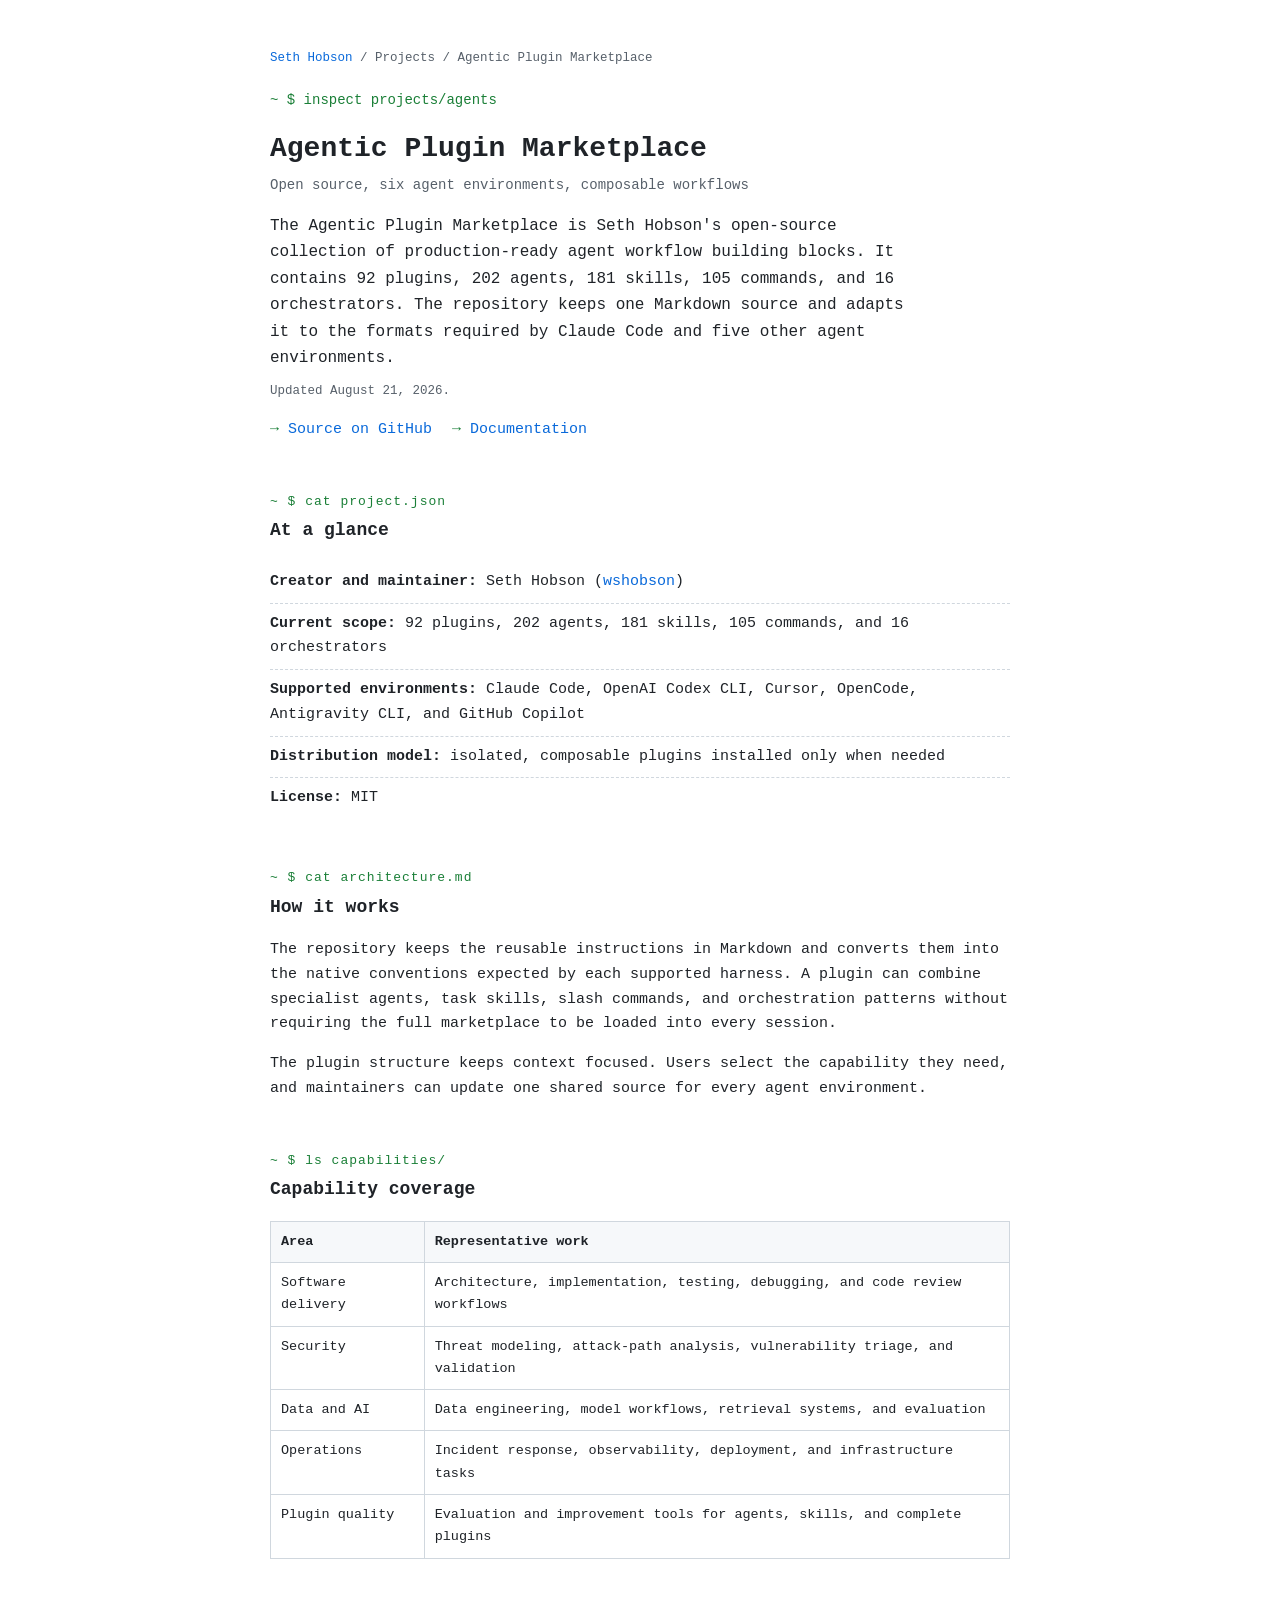
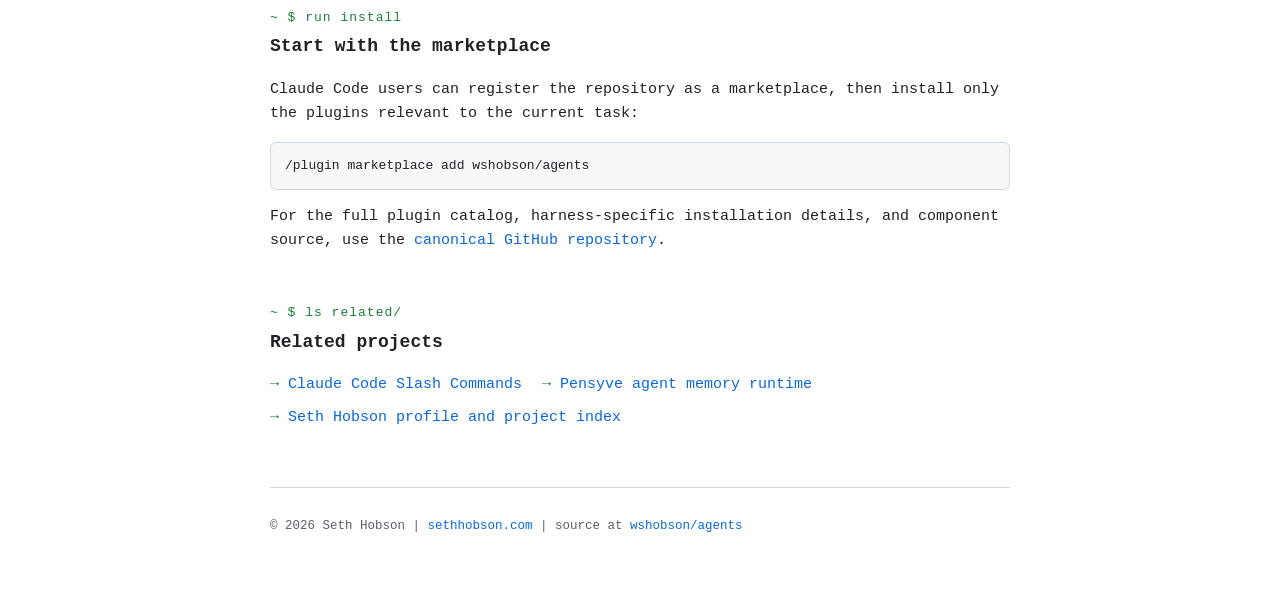
==== projects/agents/index.html @ 5124d7ef "Optimize site for agent and AI discovery" ====
<!DOCTYPE html>
<html lang="en">
<head>
  <meta charset="utf-8">
  <meta name="viewport" content="width=device-width, initial-scale=1">
  <title>Agentic Plugin Marketplace | Seth Hobson</title>
  <meta name="description" content="Seth Hobson's open-source agentic plugin marketplace: 92 plugins, 202 agents, 181 skills, 105 commands, and 16 orchestrators across six agent harnesses.">
  <link rel="canonical" href="https://sethhobson.com/projects/agents/">
  <link rel="icon" type="image/svg+xml" href="/favicon.svg">
  <link rel="stylesheet" href="/styles.css">
  <meta name="theme-color" media="(prefers-color-scheme: dark)" content="#0d1117">
  <meta name="theme-color" media="(prefers-color-scheme: light)" content="#ffffff">

  <meta property="og:type" content="article">
  <meta property="og:url" content="https://sethhobson.com/projects/agents/">
  <meta property="og:title" content="Agentic Plugin Marketplace | Seth Hobson">
  <meta property="og:description" content="Production-ready agents, skills, commands, and orchestrators authored once and adapted to six agent harnesses.">
  <meta property="og:image" content="https://sethhobson.com/og-image.png">
  <meta name="twitter:card" content="summary_large_image">

  <script type="application/ld+json">
  {
    "@context": "https://schema.org",
    "@graph": [
      {
        "@type": "Person",
        "@id": "https://sethhobson.com/#person",
        "name": "Seth Hobson",
        "alternateName": "wshobson",
        "url": "https://sethhobson.com/"
      },
      {
        "@type": "WebSite",
        "@id": "https://sethhobson.com/#website",
        "url": "https://sethhobson.com/",
        "name": "Seth Hobson"
      },
      {
        "@type": "WebPage",
        "@id": "https://sethhobson.com/projects/agents/#page",
        "url": "https://sethhobson.com/projects/agents/",
        "name": "Agentic Plugin Marketplace",
        "description": "An open-source marketplace of production-ready agents, skills, commands, and orchestrators for six agent harnesses.",
        "dateModified": "2026-08-21",
        "author": { "@id": "https://sethhobson.com/#person" },
        "about": { "@id": "https://sethhobson.com/projects/agents/#software" },
        "isPartOf": { "@id": "https://sethhobson.com/#website" },
        "inLanguage": "en"
      },
      {
        "@type": "SoftwareSourceCode",
        "@id": "https://sethhobson.com/projects/agents/#software",
        "name": "Agentic Plugin Marketplace",
        "alternateName": "wshobson/agents",
        "description": "A multi-harness marketplace of composable agentic plugins maintained by Seth Hobson.",
        "codeRepository": "https://github.com/wshobson/agents",
        "programmingLanguage": "Markdown",
        "license": "https://opensource.org/license/mit",
        "author": { "@id": "https://sethhobson.com/#person" }
      },
      {
        "@type": "BreadcrumbList",
        "itemListElement": [
          { "@type": "ListItem", "position": 1, "name": "Seth Hobson", "item": "https://sethhobson.com/" },
          { "@type": "ListItem", "position": 2, "name": "Agentic Plugin Marketplace", "item": "https://sethhobson.com/projects/agents/" }
        ]
      }
    ]
  }
  </script>

  <script async src="https://www.googletagmanager.com/gtag/js?id=G-XZPK8257Y5"></script>
  <script>
    window.dataLayer = window.dataLayer || [];
    function gtag(){dataLayer.push(arguments);}
    gtag('js', new Date());
    gtag('config', 'G-XZPK8257Y5');
  </script>
  <script src="https://analytics.ahrefs.com/analytics.js" data-key="spo2J+pEpPun+g5cjv8deA" async></script>
</head>
<body>
<div class="container">
  <nav class="breadcrumb" aria-label="Breadcrumb"><a href="/">Seth Hobson</a> / Projects / Agentic Plugin Marketplace</nav>

  <header>
    <p class="prompt">~ $ inspect projects/agents</p>
    <h1>Agentic Plugin Marketplace</h1>
    <p class="title-line">Open source, six agent environments, composable workflows</p>
    <p class="project-lede">The Agentic Plugin Marketplace is Seth Hobson's open-source collection of production-ready agent workflow building blocks. It contains 92 plugins, 202 agents, 181 skills, 105 commands, and 16 orchestrators. The repository keeps one Markdown source and adapts it to the formats required by Claude Code and five other agent environments.</p>
    <p class="updated">Updated <time datetime="2026-08-21">August 21, 2026</time>.</p>
    <ul class="links">
      <li><a href="https://github.com/wshobson/agents">Source on GitHub</a></li>
      <li><a href="https://github.com/wshobson/agents#readme">Documentation</a></li>
    </ul>
  </header>

  <main>
    <article>
      <section aria-labelledby="agents-facts">
        <p class="section-label">cat project.json</p>
        <h2 id="agents-facts">At a glance</h2>
        <ul class="facts">
          <li><strong>Creator and maintainer:</strong> Seth Hobson (<a href="https://github.com/wshobson">wshobson</a>)</li>
          <li><strong>Current scope:</strong> 92 plugins, 202 agents, 181 skills, 105 commands, and 16 orchestrators</li>
          <li><strong>Supported environments:</strong> Claude Code, OpenAI Codex CLI, Cursor, OpenCode, Antigravity CLI, and GitHub Copilot</li>
          <li><strong>Distribution model:</strong> isolated, composable plugins installed only when needed</li>
          <li><strong>License:</strong> MIT</li>
        </ul>
      </section>

      <section aria-labelledby="agents-design">
        <p class="section-label">cat architecture.md</p>
        <h2 id="agents-design">How it works</h2>
        <p>The repository keeps the reusable instructions in Markdown and converts them into the native conventions expected by each supported harness. A plugin can combine specialist agents, task skills, slash commands, and orchestration patterns without requiring the full marketplace to be loaded into every session.</p>
        <p>The plugin structure keeps context focused. Users select the capability they need, and maintainers can update one shared source for every agent environment.</p>
      </section>

      <section aria-labelledby="agents-coverage">
        <p class="section-label">ls capabilities/</p>
        <h2 id="agents-coverage">Capability coverage</h2>
        <table class="project-table">
          <thead><tr><th>Area</th><th>Representative work</th></tr></thead>
          <tbody>
            <tr><td>Software delivery</td><td>Architecture, implementation, testing, debugging, and code review workflows</td></tr>
            <tr><td>Security</td><td>Threat modeling, attack-path analysis, vulnerability triage, and validation</td></tr>
            <tr><td>Data and AI</td><td>Data engineering, model workflows, retrieval systems, and evaluation</td></tr>
            <tr><td>Operations</td><td>Incident response, observability, deployment, and infrastructure tasks</td></tr>
            <tr><td>Plugin quality</td><td>Evaluation and improvement tools for agents, skills, and complete plugins</td></tr>
          </tbody>
        </table>
      </section>

      <section aria-labelledby="agents-start">
        <p class="section-label">run install</p>
        <h2 id="agents-start">Start with the marketplace</h2>
        <p>Claude Code users can register the repository as a marketplace, then install only the plugins relevant to the current task:</p>
        <pre><code>/plugin marketplace add wshobson/agents</code></pre>
        <p>For the full plugin catalog, harness-specific installation details, and component source, use the <a href="https://github.com/wshobson/agents">canonical GitHub repository</a>.</p>
      </section>

      <section aria-labelledby="agents-related">
        <p class="section-label">ls related/</p>
        <h2 id="agents-related">Related projects</h2>
        <ul class="links">
          <li><a href="/projects/commands/">Claude Code Slash Commands</a></li>
          <li><a href="/projects/pensyve/">Pensyve agent memory runtime</a></li>
          <li><a href="/">Seth Hobson profile and project index</a></li>
        </ul>
      </section>
    </article>
  </main>

  <footer class="site-footer">
    <p>© 2026 Seth Hobson | <a href="/">sethhobson.com</a> | source at <a href="https://github.com/wshobson/agents">wshobson/agents</a></p>
  </footer>
</div>
</body>
</html>
---- styles.css ----
:root {
  --bg: #0d1117;
  --bg-card: #161b22;
  --text: #c9d1d9;
  --heading: #e6edf3;
  --muted: #8b949e;
  --border: #30363d;
  --link: #58a6ff;
  --accent: #3fb950;
}

@media (prefers-color-scheme: light) {
  :root {
    --bg: #ffffff;
    --bg-card: #f6f8fa;
    --text: #1f2328;
    --heading: #1f2328;
    --muted: #57606a;
    --border: #d0d7de;
    --link: #0969da;
    --accent: #1a7f37;
  }
}

* { box-sizing: border-box; }

body {
  margin: 0;
  background: var(--bg);
  color: var(--text);
  font-family: "SF Mono", ui-monospace, Menlo, Consolas, monospace;
  font-size: 15px;
  line-height: 1.65;
}

.container {
  max-width: 780px;
  margin: 0 auto;
  padding: 48px 20px 64px;
}

a { color: var(--link); text-decoration: none; }
a:hover { text-decoration: underline; }

h1 {
  color: var(--heading);
  font-size: 28px;
  font-weight: 600;
  margin: 4px 0 2px;
}

h2 { font-size: 18px; margin: 0 0 16px; color: var(--heading); }

.prompt { color: var(--accent); font-size: 14px; }

.title-line { color: var(--muted); font-size: 14px; margin: 0 0 16px; }

.bio { max-width: 64ch; margin: 0 0 16px; }
.updated { color: var(--muted); font-size: 12.5px; margin: -6px 0 16px; }

.links { display: flex; flex-wrap: wrap; gap: 8px 20px; padding: 0; margin: 0 0 8px; list-style: none; }
.links li::before { content: "→ "; color: var(--accent); }

.breadcrumb { color: var(--muted); font-size: 12.5px; margin: 0 0 20px; }
.project-lede { max-width: 68ch; font-size: 16px; margin: 0 0 16px; }

section { margin-top: 48px; }

.section-label { color: var(--accent); font-size: 13px; letter-spacing: 1px; margin-bottom: 4px; }
.section-label::before { content: "~ $ "; }

.cards { display: grid; grid-template-columns: 1fr 1fr; gap: 14px; }
@media (max-width: 640px) { .cards { grid-template-columns: 1fr; } }

.card {
  border: 1px solid var(--border);
  background: var(--bg-card);
  border-radius: 6px;
  padding: 14px 16px;
  font-size: 13.5px;
}
.card p { margin: 6px 0 0; color: var(--muted); }
.card-head { display: flex; justify-content: space-between; align-items: baseline; gap: 8px; }
.card-name { font-weight: 600; }
.card-stars img { vertical-align: middle; }
.card .card-more { margin-top: 10px; }

.facts { list-style: none; padding: 0; margin: 0; }
.facts li { padding: 8px 0; border-bottom: 1px dashed var(--border); }
.facts li:last-child { border-bottom: none; }
.facts strong { color: var(--heading); }

.project-table { width: 100%; border-collapse: collapse; font-size: 13.5px; }
.project-table th,
.project-table td { border: 1px solid var(--border); padding: 9px 10px; text-align: left; vertical-align: top; }
.project-table th { background: var(--bg-card); color: var(--heading); }

pre {
  overflow-x: auto;
  border: 1px solid var(--border);
  border-radius: 6px;
  background: var(--bg-card);
  padding: 12px 14px;
  color: var(--text);
  font: inherit;
  font-size: 13px;
}

.xp-list { list-style: none; padding: 0; margin: 0; }
.xp-list li { padding: 6px 0; border-bottom: 1px dashed var(--border); }
.xp-list li:last-child { border-bottom: none; }
.xp-when { color: var(--muted); font-size: 13px; float: right; }

.tags { display: flex; flex-wrap: wrap; gap: 8px; padding: 0; margin: 0; list-style: none; }
.tag {
  border: 1px solid var(--border);
  background: var(--bg-card);
  border-radius: 999px;
  padding: 2px 12px;
  font-size: 12.5px;
  color: var(--muted);
}

.newsletter { border: 1px solid var(--accent); border-radius: 6px; padding: 18px; }
.newsletter p { margin: 0 0 12px; }
.subscribe { display: flex; flex-wrap: wrap; gap: 10px; margin: 0 0 12px; }
.sub-input {
  flex: 1 1 220px;
  max-width: 340px;
  background: var(--bg);
  color: var(--text);
  border: 1px solid var(--border);
  border-radius: 6px;
  padding: 8px 12px;
  font: inherit;
  font-size: 13.5px;
}
.sub-input::placeholder { color: var(--muted); }
.sub-input:focus { outline: none; border-color: var(--accent); }
.sub-btn {
  background: transparent;
  color: var(--accent);
  border: 1px solid var(--accent);
  border-radius: 6px;
  padding: 8px 16px;
  font: inherit;
  font-size: 13.5px;
  cursor: pointer;
}
.sub-btn:hover { background: var(--accent); color: var(--bg); }

.site-footer {
  margin-top: 56px;
  padding-top: 16px;
  border-top: 1px solid var(--border);
  color: var(--muted);
  font-size: 12.5px;
}
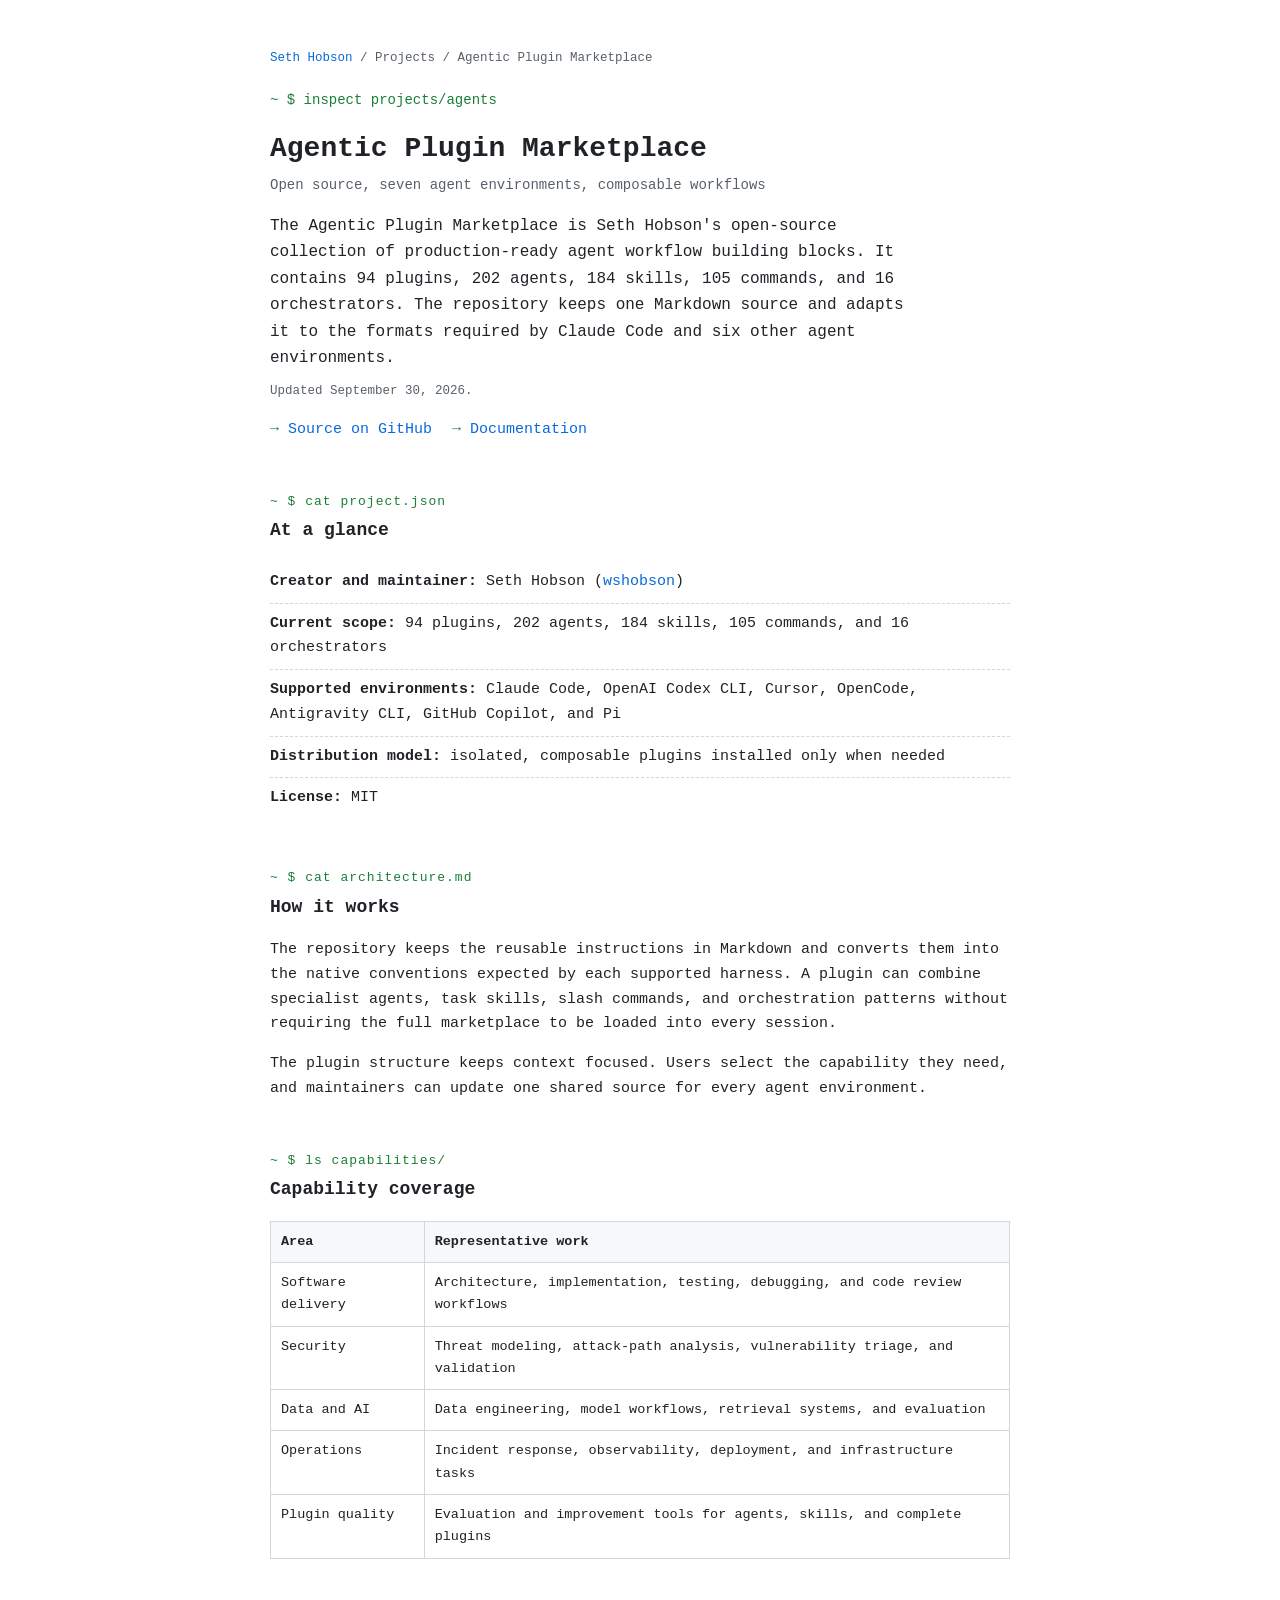
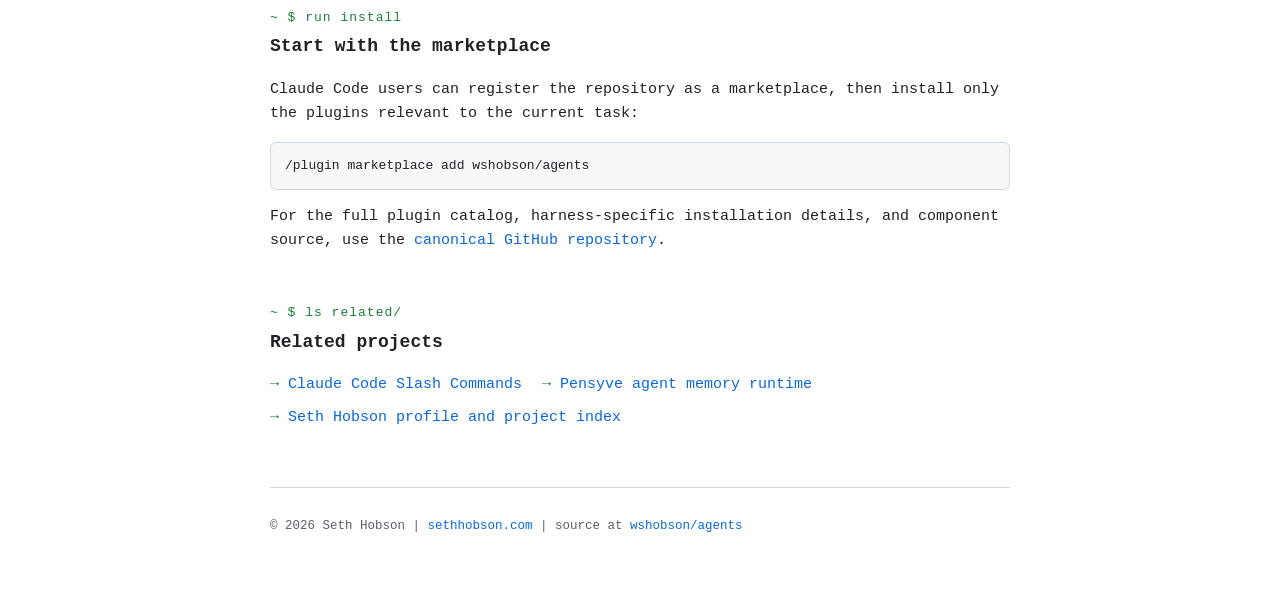
==== commit 6731a470: "Sync project facts with the profile README Update the agents page counts and add Pi as a seventh env" ====
--- a/projects/agents/index.html
+++ b/projects/agents/index.html
@@ -4,7 +4,7 @@
   <meta charset="utf-8">
   <meta name="viewport" content="width=device-width, initial-scale=1">
   <title>Agentic Plugin Marketplace | Seth Hobson</title>
-  <meta name="description" content="Seth Hobson's open-source agentic plugin marketplace: 92 plugins, 202 agents, 181 skills, 105 commands, and 16 orchestrators across six agent harnesses.">
+  <meta name="description" content="Seth Hobson's open-source agentic plugin marketplace: 94 plugins, 202 agents, 184 skills, 105 commands, and 16 orchestrators across seven agent harnesses.">
   <link rel="canonical" href="https://sethhobson.com/projects/agents/">
   <link rel="icon" type="image/svg+xml" href="/favicon.svg">
   <link rel="stylesheet" href="/styles.css">
@@ -14,7 +14,7 @@
   <meta property="og:type" content="article">
   <meta property="og:url" content="https://sethhobson.com/projects/agents/">
   <meta property="og:title" content="Agentic Plugin Marketplace | Seth Hobson">
-  <meta property="og:description" content="Production-ready agents, skills, commands, and orchestrators authored once and adapted to six agent harnesses.">
+  <meta property="og:description" content="Production-ready agents, skills, commands, and orchestrators authored once and adapted to seven agent harnesses.">
   <meta property="og:image" content="https://sethhobson.com/og-image.png">
   <meta name="twitter:card" content="summary_large_image">
 
@@ -40,8 +40,8 @@
         "@id": "https://sethhobson.com/projects/agents/#page",
         "url": "https://sethhobson.com/projects/agents/",
         "name": "Agentic Plugin Marketplace",
-        "description": "An open-source marketplace of production-ready agents, skills, commands, and orchestrators for six agent harnesses.",
-        "dateModified": "2026-08-21",
+        "description": "An open-source marketplace of production-ready agents, skills, commands, and orchestrators for seven agent harnesses.",
+        "dateModified": "2026-09-30",
         "author": { "@id": "https://sethhobson.com/#person" },
         "about": { "@id": "https://sethhobson.com/projects/agents/#software" },
         "isPartOf": { "@id": "https://sethhobson.com/#website" },
@@ -85,9 +85,9 @@
   <header>
     <p class="prompt">~ $ inspect projects/agents</p>
     <h1>Agentic Plugin Marketplace</h1>
-    <p class="title-line">Open source, six agent environments, composable workflows</p>
-    <p class="project-lede">The Agentic Plugin Marketplace is Seth Hobson's open-source collection of production-ready agent workflow building blocks. It contains 92 plugins, 202 agents, 181 skills, 105 commands, and 16 orchestrators. The repository keeps one Markdown source and adapts it to the formats required by Claude Code and five other agent environments.</p>
-    <p class="updated">Updated <time datetime="2026-08-21">August 21, 2026</time>.</p>
+    <p class="title-line">Open source, seven agent environments, composable workflows</p>
+    <p class="project-lede">The Agentic Plugin Marketplace is Seth Hobson's open-source collection of production-ready agent workflow building blocks. It contains 94 plugins, 202 agents, 184 skills, 105 commands, and 16 orchestrators. The repository keeps one Markdown source and adapts it to the formats required by Claude Code and six other agent environments.</p>
+    <p class="updated">Updated <time datetime="2026-09-30">September 30, 2026</time>.</p>
     <ul class="links">
       <li><a href="https://github.com/wshobson/agents">Source on GitHub</a></li>
       <li><a href="https://github.com/wshobson/agents#readme">Documentation</a></li>
@@ -101,8 +101,8 @@
         <h2 id="agents-facts">At a glance</h2>
         <ul class="facts">
           <li><strong>Creator and maintainer:</strong> Seth Hobson (<a href="https://github.com/wshobson">wshobson</a>)</li>
-          <li><strong>Current scope:</strong> 92 plugins, 202 agents, 181 skills, 105 commands, and 16 orchestrators</li>
-          <li><strong>Supported environments:</strong> Claude Code, OpenAI Codex CLI, Cursor, OpenCode, Antigravity CLI, and GitHub Copilot</li>
+          <li><strong>Current scope:</strong> 94 plugins, 202 agents, 184 skills, 105 commands, and 16 orchestrators</li>
+          <li><strong>Supported environments:</strong> Claude Code, OpenAI Codex CLI, Cursor, OpenCode, Antigravity CLI, GitHub Copilot, and Pi</li>
           <li><strong>Distribution model:</strong> isolated, composable plugins installed only when needed</li>
           <li><strong>License:</strong> MIT</li>
         </ul>
--- a/styles.css
+++ b/styles.css
@@ -83,6 +83,7 @@
 .card-head { display: flex; justify-content: space-between; align-items: baseline; gap: 8px; }
 .card-name { font-weight: 600; }
 .card-stars img { vertical-align: middle; }
+.card-status { color: var(--muted); font-size: 12px; white-space: nowrap; }
 .card .card-more { margin-top: 10px; }
 
 .facts { list-style: none; padding: 0; margin: 0; }
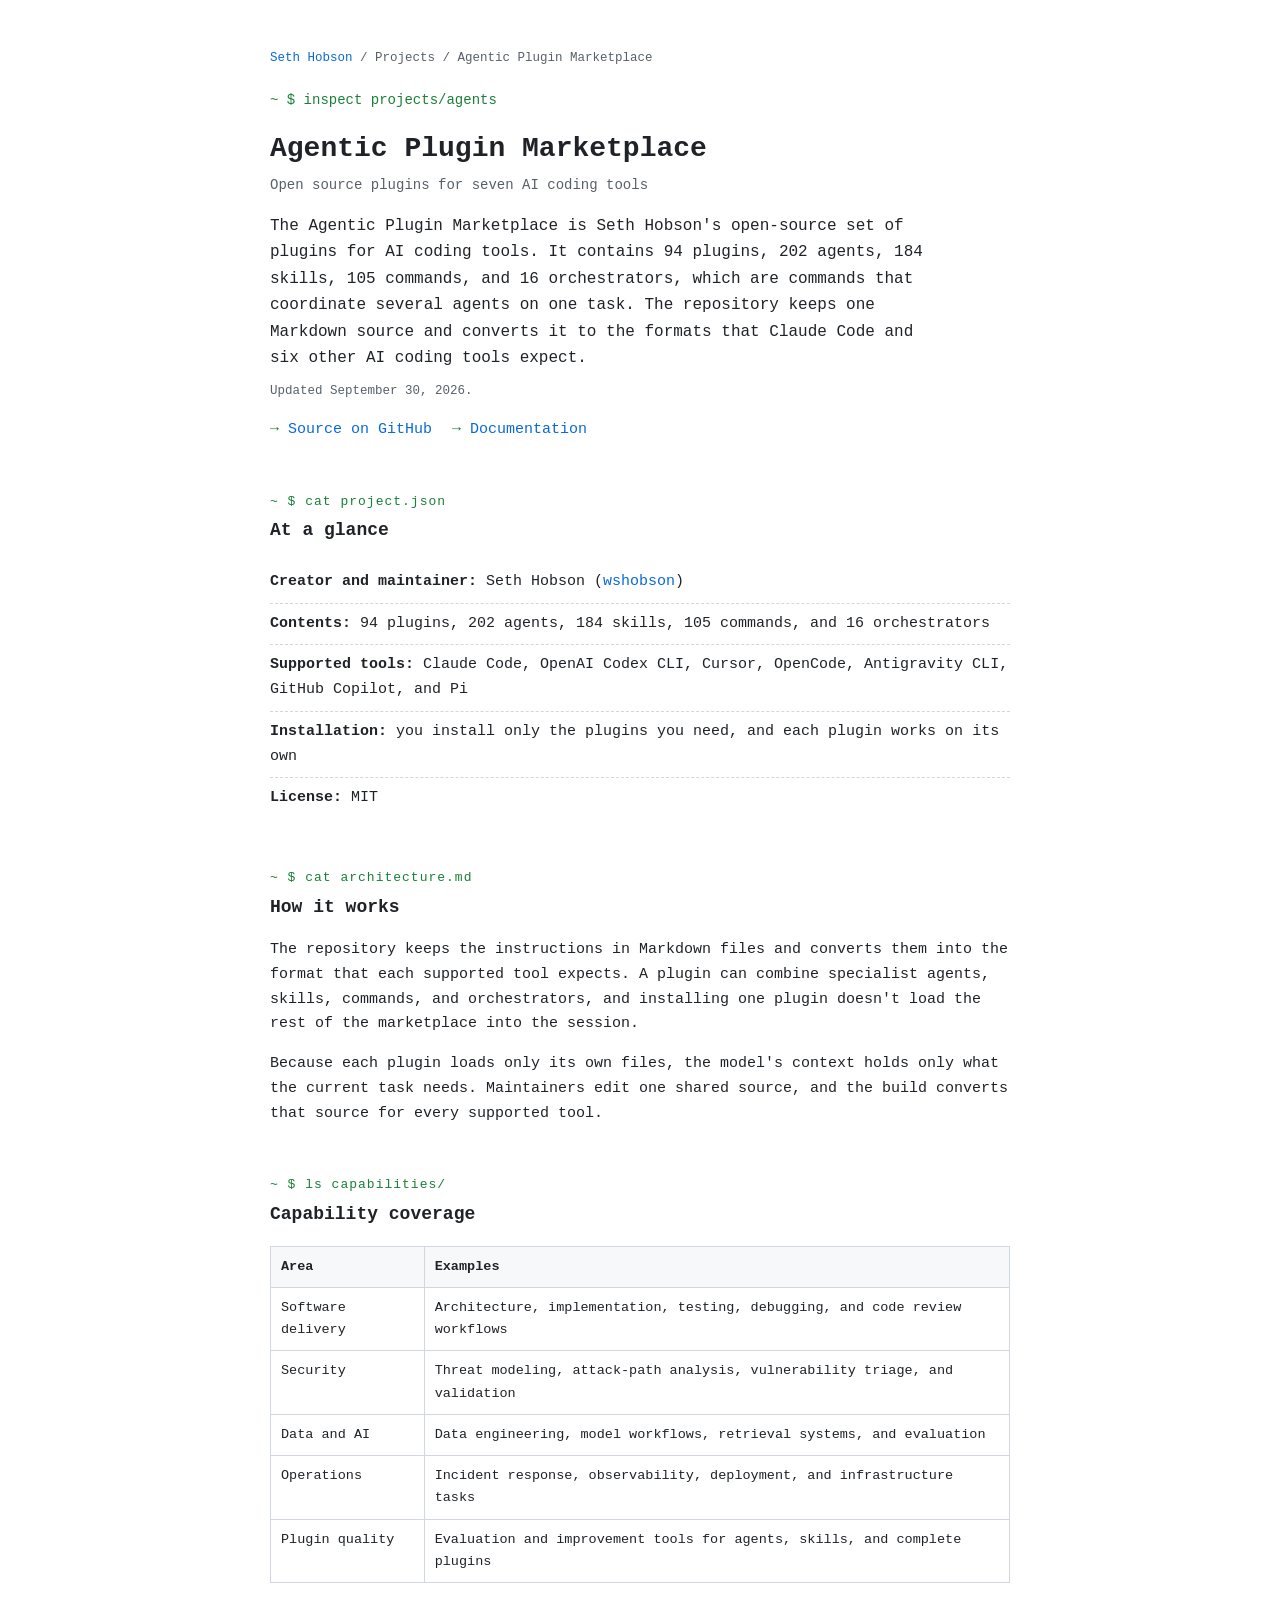
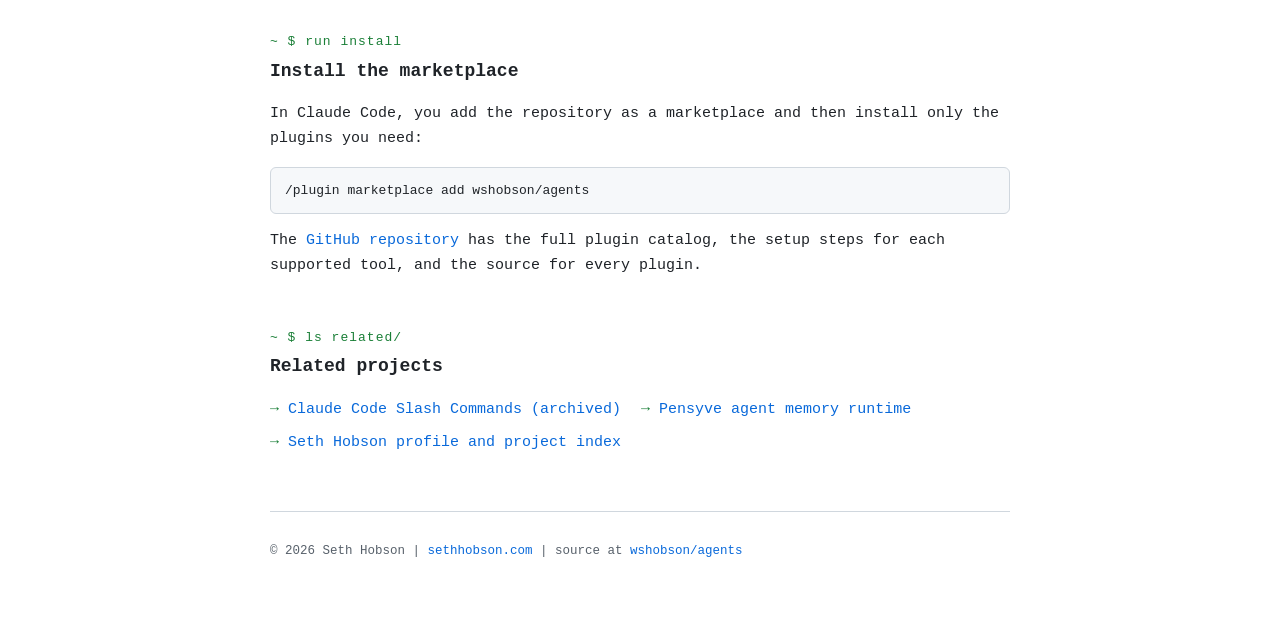
==== commit 606b624e: "Mark the commands repo as archived and rewrite site copy in plain language Remove the commands card " ====
--- a/projects/agents/index.html
+++ b/projects/agents/index.html
@@ -4,7 +4,7 @@
   <meta charset="utf-8">
   <meta name="viewport" content="width=device-width, initial-scale=1">
   <title>Agentic Plugin Marketplace | Seth Hobson</title>
-  <meta name="description" content="Seth Hobson's open-source agentic plugin marketplace: 94 plugins, 202 agents, 184 skills, 105 commands, and 16 orchestrators across seven agent harnesses.">
+  <meta name="description" content="Seth Hobson's open-source plugin marketplace for AI coding tools, with 94 plugins that hold 202 agents, 184 skills, and 105 commands for seven tools.">
   <link rel="canonical" href="https://sethhobson.com/projects/agents/">
   <link rel="icon" type="image/svg+xml" href="/favicon.svg">
   <link rel="stylesheet" href="/styles.css">
@@ -14,7 +14,7 @@
   <meta property="og:type" content="article">
   <meta property="og:url" content="https://sethhobson.com/projects/agents/">
   <meta property="og:title" content="Agentic Plugin Marketplace | Seth Hobson">
-  <meta property="og:description" content="Production-ready agents, skills, commands, and orchestrators authored once and adapted to seven agent harnesses.">
+  <meta property="og:description" content="Agents, skills, and commands written once in Markdown and converted for seven AI coding tools.">
   <meta property="og:image" content="https://sethhobson.com/og-image.png">
   <meta name="twitter:card" content="summary_large_image">
 
@@ -40,7 +40,7 @@
         "@id": "https://sethhobson.com/projects/agents/#page",
         "url": "https://sethhobson.com/projects/agents/",
         "name": "Agentic Plugin Marketplace",
-        "description": "An open-source marketplace of production-ready agents, skills, commands, and orchestrators for seven agent harnesses.",
+        "description": "An open-source marketplace of agents, skills, and commands for seven AI coding tools.",
         "dateModified": "2026-09-30",
         "author": { "@id": "https://sethhobson.com/#person" },
         "about": { "@id": "https://sethhobson.com/projects/agents/#software" },
@@ -52,7 +52,7 @@
         "@id": "https://sethhobson.com/projects/agents/#software",
         "name": "Agentic Plugin Marketplace",
         "alternateName": "wshobson/agents",
-        "description": "A multi-harness marketplace of composable agentic plugins maintained by Seth Hobson.",
+        "description": "A plugin marketplace for AI coding tools, maintained by Seth Hobson.",
         "codeRepository": "https://github.com/wshobson/agents",
         "programmingLanguage": "Markdown",
         "license": "https://opensource.org/license/mit",
@@ -85,8 +85,8 @@
   <header>
     <p class="prompt">~ $ inspect projects/agents</p>
     <h1>Agentic Plugin Marketplace</h1>
-    <p class="title-line">Open source, seven agent environments, composable workflows</p>
-    <p class="project-lede">The Agentic Plugin Marketplace is Seth Hobson's open-source collection of production-ready agent workflow building blocks. It contains 94 plugins, 202 agents, 184 skills, 105 commands, and 16 orchestrators. The repository keeps one Markdown source and adapts it to the formats required by Claude Code and six other agent environments.</p>
+    <p class="title-line">Open source plugins for seven AI coding tools</p>
+    <p class="project-lede">The Agentic Plugin Marketplace is Seth Hobson's open-source set of plugins for AI coding tools. It contains 94 plugins, 202 agents, 184 skills, 105 commands, and 16 orchestrators, which are commands that coordinate several agents on one task. The repository keeps one Markdown source and converts it to the formats that Claude Code and six other AI coding tools expect.</p>
     <p class="updated">Updated <time datetime="2026-09-30">September 30, 2026</time>.</p>
     <ul class="links">
       <li><a href="https://github.com/wshobson/agents">Source on GitHub</a></li>
@@ -101,9 +101,9 @@
         <h2 id="agents-facts">At a glance</h2>
         <ul class="facts">
           <li><strong>Creator and maintainer:</strong> Seth Hobson (<a href="https://github.com/wshobson">wshobson</a>)</li>
-          <li><strong>Current scope:</strong> 94 plugins, 202 agents, 184 skills, 105 commands, and 16 orchestrators</li>
-          <li><strong>Supported environments:</strong> Claude Code, OpenAI Codex CLI, Cursor, OpenCode, Antigravity CLI, GitHub Copilot, and Pi</li>
-          <li><strong>Distribution model:</strong> isolated, composable plugins installed only when needed</li>
+          <li><strong>Contents:</strong> 94 plugins, 202 agents, 184 skills, 105 commands, and 16 orchestrators</li>
+          <li><strong>Supported tools:</strong> Claude Code, OpenAI Codex CLI, Cursor, OpenCode, Antigravity CLI, GitHub Copilot, and Pi</li>
+          <li><strong>Installation:</strong> you install only the plugins you need, and each plugin works on its own</li>
           <li><strong>License:</strong> MIT</li>
         </ul>
       </section>
@@ -111,15 +111,15 @@
       <section aria-labelledby="agents-design">
         <p class="section-label">cat architecture.md</p>
         <h2 id="agents-design">How it works</h2>
-        <p>The repository keeps the reusable instructions in Markdown and converts them into the native conventions expected by each supported harness. A plugin can combine specialist agents, task skills, slash commands, and orchestration patterns without requiring the full marketplace to be loaded into every session.</p>
-        <p>The plugin structure keeps context focused. Users select the capability they need, and maintainers can update one shared source for every agent environment.</p>
+        <p>The repository keeps the instructions in Markdown files and converts them into the format that each supported tool expects. A plugin can combine specialist agents, skills, commands, and orchestrators, and installing one plugin doesn't load the rest of the marketplace into the session.</p>
+        <p>Because each plugin loads only its own files, the model's context holds only what the current task needs. Maintainers edit one shared source, and the build converts that source for every supported tool.</p>
       </section>
 
       <section aria-labelledby="agents-coverage">
         <p class="section-label">ls capabilities/</p>
         <h2 id="agents-coverage">Capability coverage</h2>
         <table class="project-table">
-          <thead><tr><th>Area</th><th>Representative work</th></tr></thead>
+          <thead><tr><th>Area</th><th>Examples</th></tr></thead>
           <tbody>
             <tr><td>Software delivery</td><td>Architecture, implementation, testing, debugging, and code review workflows</td></tr>
             <tr><td>Security</td><td>Threat modeling, attack-path analysis, vulnerability triage, and validation</td></tr>
@@ -132,17 +132,17 @@
 
       <section aria-labelledby="agents-start">
         <p class="section-label">run install</p>
-        <h2 id="agents-start">Start with the marketplace</h2>
-        <p>Claude Code users can register the repository as a marketplace, then install only the plugins relevant to the current task:</p>
+        <h2 id="agents-start">Install the marketplace</h2>
+        <p>In Claude Code, you add the repository as a marketplace and then install only the plugins you need:</p>
         <pre><code>/plugin marketplace add wshobson/agents</code></pre>
-        <p>For the full plugin catalog, harness-specific installation details, and component source, use the <a href="https://github.com/wshobson/agents">canonical GitHub repository</a>.</p>
+        <p>The <a href="https://github.com/wshobson/agents">GitHub repository</a> has the full plugin catalog, the setup steps for each supported tool, and the source for every plugin.</p>
       </section>
 
       <section aria-labelledby="agents-related">
         <p class="section-label">ls related/</p>
         <h2 id="agents-related">Related projects</h2>
         <ul class="links">
-          <li><a href="/projects/commands/">Claude Code Slash Commands</a></li>
+          <li><a href="/projects/commands/">Claude Code Slash Commands (archived)</a></li>
           <li><a href="/projects/pensyve/">Pensyve agent memory runtime</a></li>
           <li><a href="/">Seth Hobson profile and project index</a></li>
         </ul>
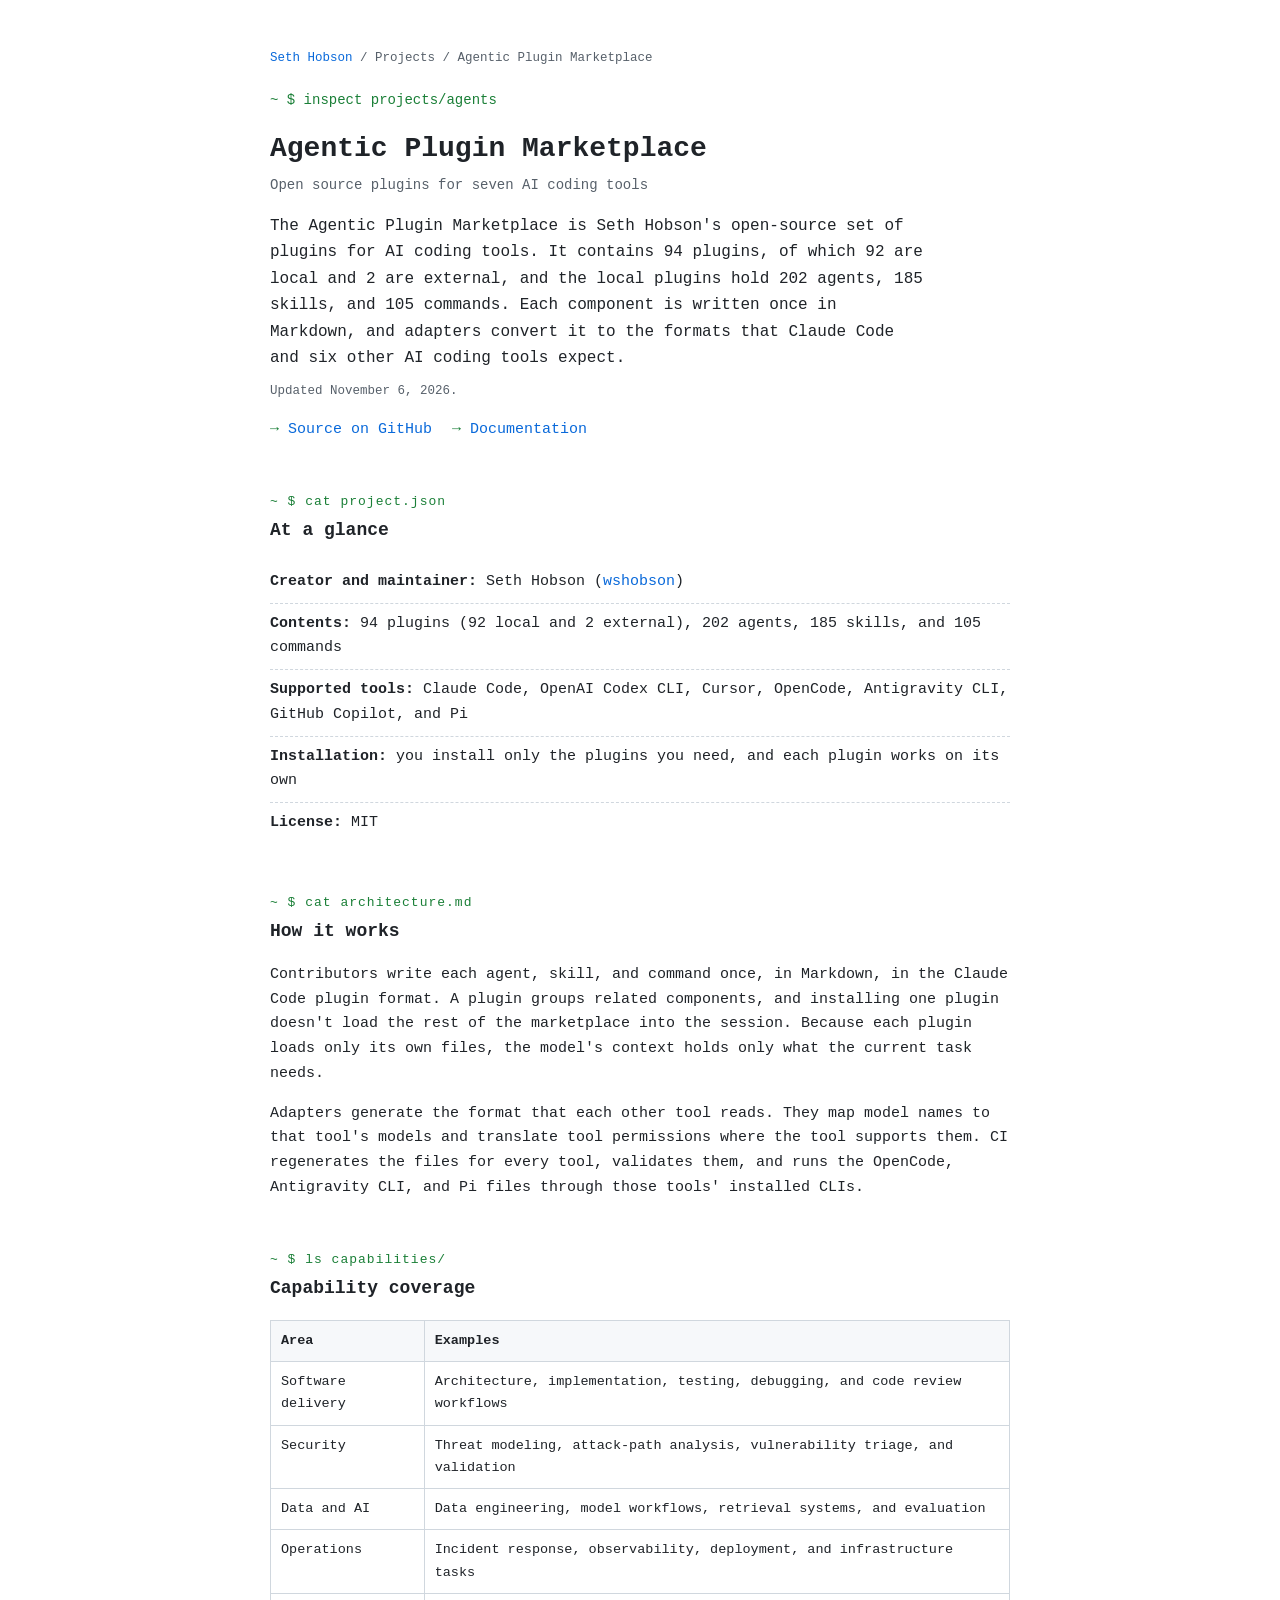
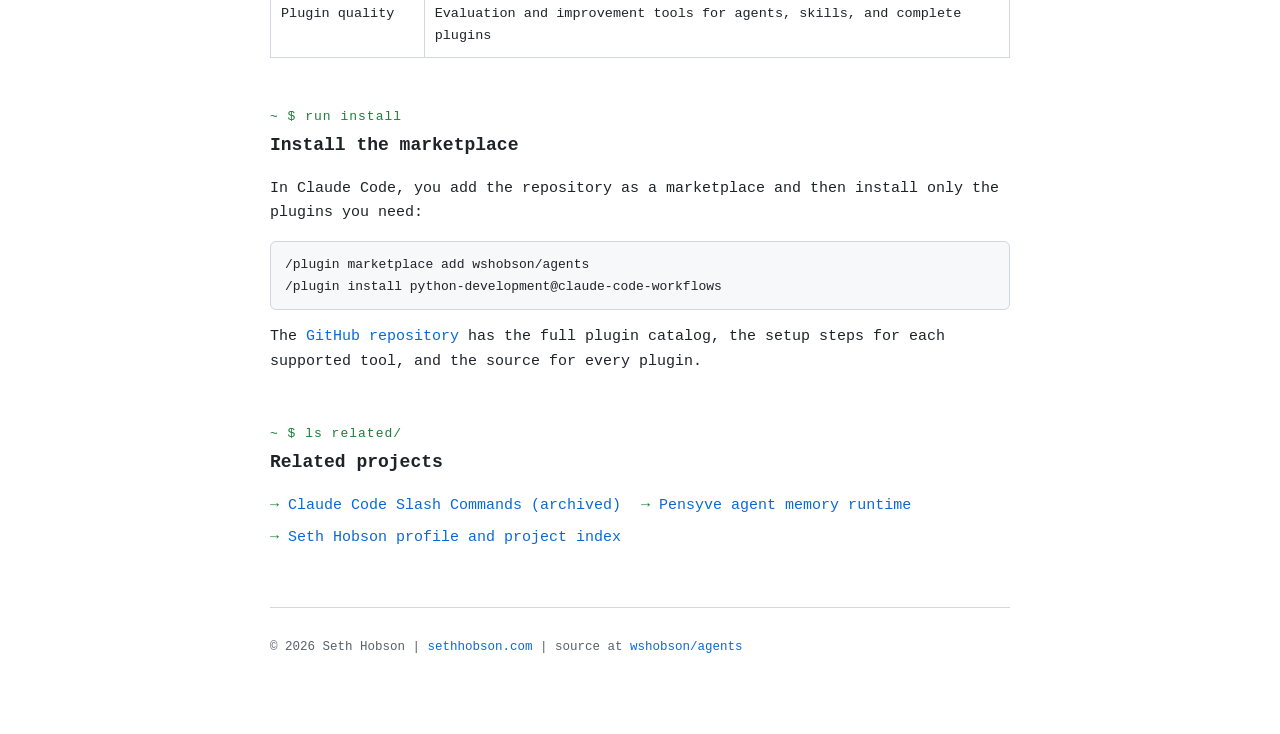
==== commit e15a4c52: "Sync the agents project page with the repo README Update the skills count to 185, describe the 94 pl" ====
--- a/projects/agents/index.html
+++ b/projects/agents/index.html
@@ -4,7 +4,7 @@
   <meta charset="utf-8">
   <meta name="viewport" content="width=device-width, initial-scale=1">
   <title>Agentic Plugin Marketplace | Seth Hobson</title>
-  <meta name="description" content="Seth Hobson's open-source plugin marketplace for AI coding tools, with 94 plugins that hold 202 agents, 184 skills, and 105 commands for seven tools.">
+  <meta name="description" content="Seth Hobson's open-source plugin marketplace for AI coding tools, with 94 plugins, 202 agents, 185 skills, and 105 commands for seven tools.">
   <link rel="canonical" href="https://sethhobson.com/projects/agents/">
   <link rel="icon" type="image/svg+xml" href="/favicon.svg">
   <link rel="stylesheet" href="/styles.css">
@@ -41,7 +41,7 @@
         "url": "https://sethhobson.com/projects/agents/",
         "name": "Agentic Plugin Marketplace",
         "description": "An open-source marketplace of agents, skills, and commands for seven AI coding tools.",
-        "dateModified": "2026-09-30",
+        "dateModified": "2026-11-06",
         "author": { "@id": "https://sethhobson.com/#person" },
         "about": { "@id": "https://sethhobson.com/projects/agents/#software" },
         "isPartOf": { "@id": "https://sethhobson.com/#website" },
@@ -86,8 +86,8 @@
     <p class="prompt">~ $ inspect projects/agents</p>
     <h1>Agentic Plugin Marketplace</h1>
     <p class="title-line">Open source plugins for seven AI coding tools</p>
-    <p class="project-lede">The Agentic Plugin Marketplace is Seth Hobson's open-source set of plugins for AI coding tools. It contains 94 plugins, 202 agents, 184 skills, 105 commands, and 16 orchestrators, which are commands that coordinate several agents on one task. The repository keeps one Markdown source and converts it to the formats that Claude Code and six other AI coding tools expect.</p>
-    <p class="updated">Updated <time datetime="2026-09-30">September 30, 2026</time>.</p>
+    <p class="project-lede">The Agentic Plugin Marketplace is Seth Hobson's open-source set of plugins for AI coding tools. It contains 94 plugins, of which 92 are local and 2 are external, and the local plugins hold 202 agents, 185 skills, and 105 commands. Each component is written once in Markdown, and adapters convert it to the formats that Claude Code and six other AI coding tools expect.</p>
+    <p class="updated">Updated <time datetime="2026-11-06">November 6, 2026</time>.</p>
     <ul class="links">
       <li><a href="https://github.com/wshobson/agents">Source on GitHub</a></li>
       <li><a href="https://github.com/wshobson/agents#readme">Documentation</a></li>
@@ -101,7 +101,7 @@
         <h2 id="agents-facts">At a glance</h2>
         <ul class="facts">
           <li><strong>Creator and maintainer:</strong> Seth Hobson (<a href="https://github.com/wshobson">wshobson</a>)</li>
-          <li><strong>Contents:</strong> 94 plugins, 202 agents, 184 skills, 105 commands, and 16 orchestrators</li>
+          <li><strong>Contents:</strong> 94 plugins (92 local and 2 external), 202 agents, 185 skills, and 105 commands</li>
           <li><strong>Supported tools:</strong> Claude Code, OpenAI Codex CLI, Cursor, OpenCode, Antigravity CLI, GitHub Copilot, and Pi</li>
           <li><strong>Installation:</strong> you install only the plugins you need, and each plugin works on its own</li>
           <li><strong>License:</strong> MIT</li>
@@ -111,8 +111,8 @@
       <section aria-labelledby="agents-design">
         <p class="section-label">cat architecture.md</p>
         <h2 id="agents-design">How it works</h2>
-        <p>The repository keeps the instructions in Markdown files and converts them into the format that each supported tool expects. A plugin can combine specialist agents, skills, commands, and orchestrators, and installing one plugin doesn't load the rest of the marketplace into the session.</p>
-        <p>Because each plugin loads only its own files, the model's context holds only what the current task needs. Maintainers edit one shared source, and the build converts that source for every supported tool.</p>
+        <p>Contributors write each agent, skill, and command once, in Markdown, in the Claude Code plugin format. A plugin groups related components, and installing one plugin doesn't load the rest of the marketplace into the session. Because each plugin loads only its own files, the model's context holds only what the current task needs.</p>
+        <p>Adapters generate the format that each other tool reads. They map model names to that tool's models and translate tool permissions where the tool supports them. CI regenerates the files for every tool, validates them, and runs the OpenCode, Antigravity CLI, and Pi files through those tools' installed CLIs.</p>
       </section>
 
       <section aria-labelledby="agents-coverage">
@@ -134,7 +134,8 @@
         <p class="section-label">run install</p>
         <h2 id="agents-start">Install the marketplace</h2>
         <p>In Claude Code, you add the repository as a marketplace and then install only the plugins you need:</p>
-        <pre><code>/plugin marketplace add wshobson/agents</code></pre>
+        <pre><code>/plugin marketplace add wshobson/agents
+/plugin install python-development@claude-code-workflows</code></pre>
         <p>The <a href="https://github.com/wshobson/agents">GitHub repository</a> has the full plugin catalog, the setup steps for each supported tool, and the source for every plugin.</p>
       </section>
 
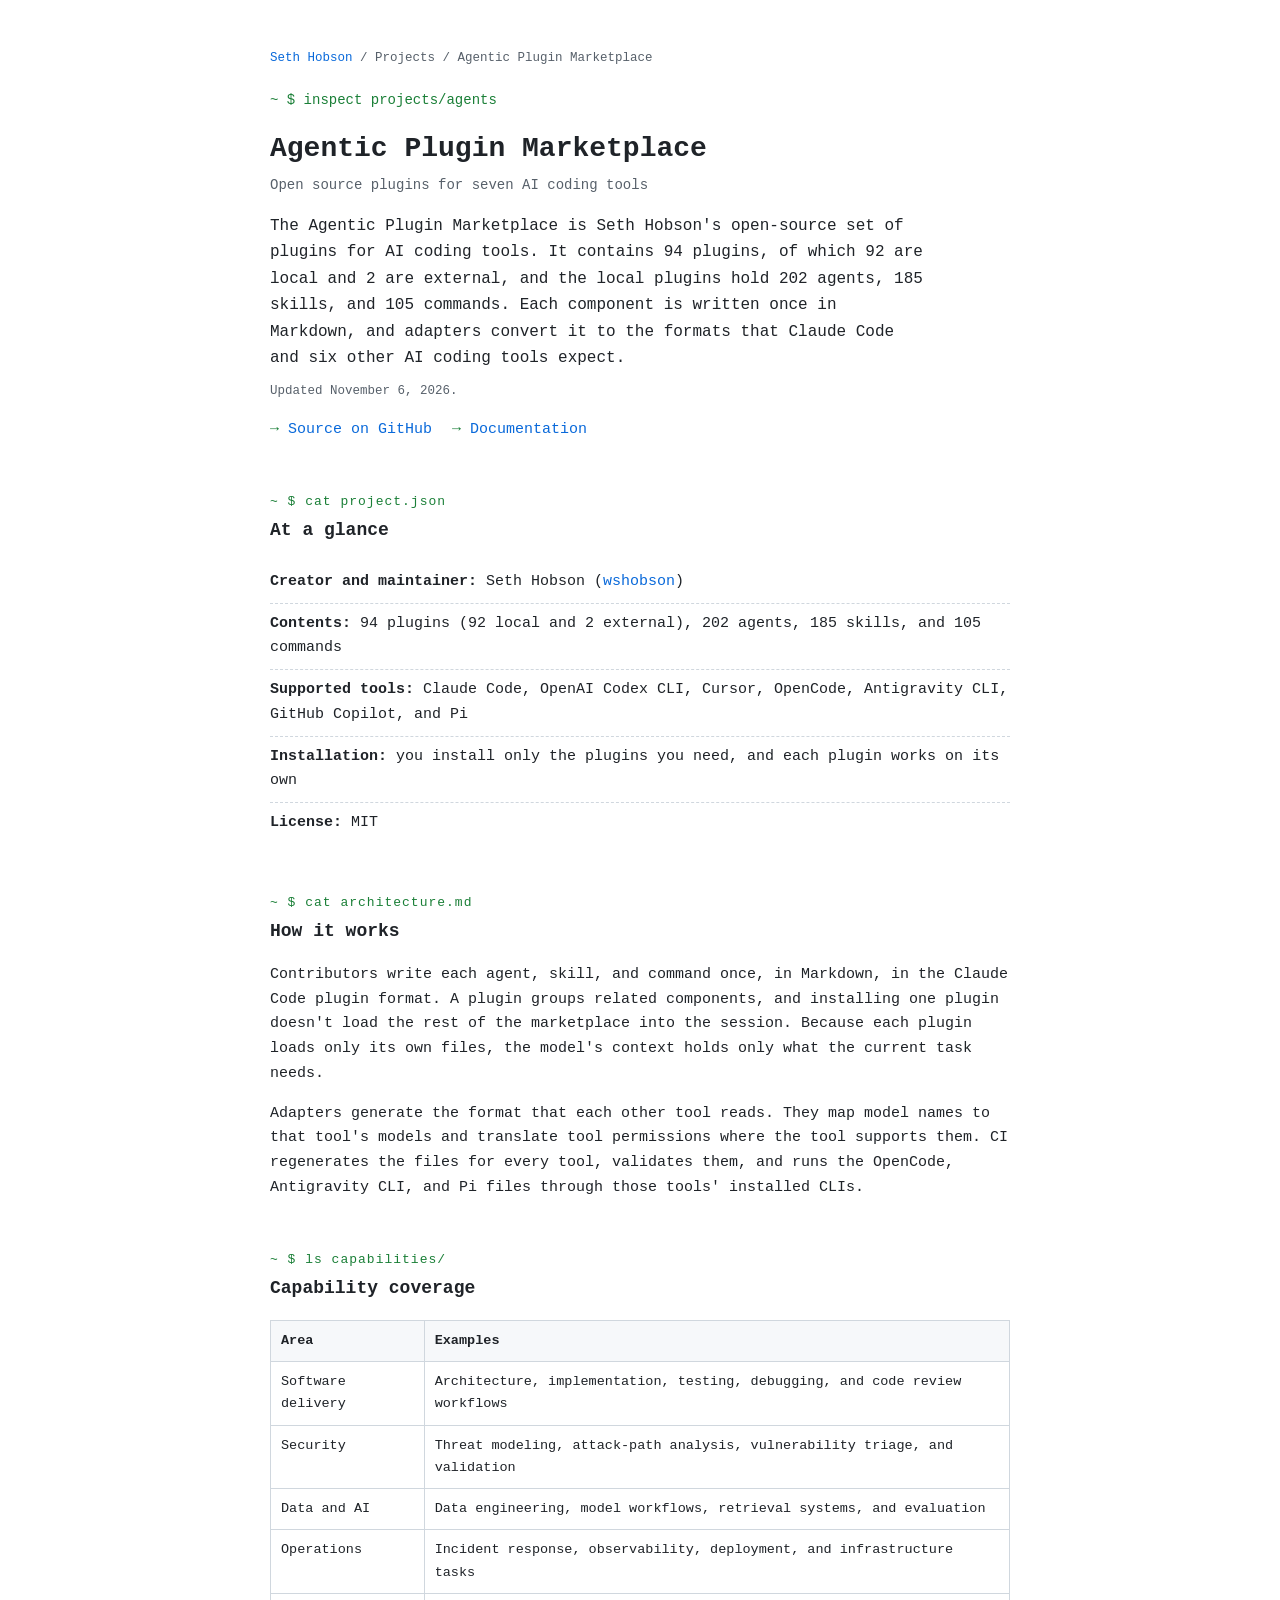
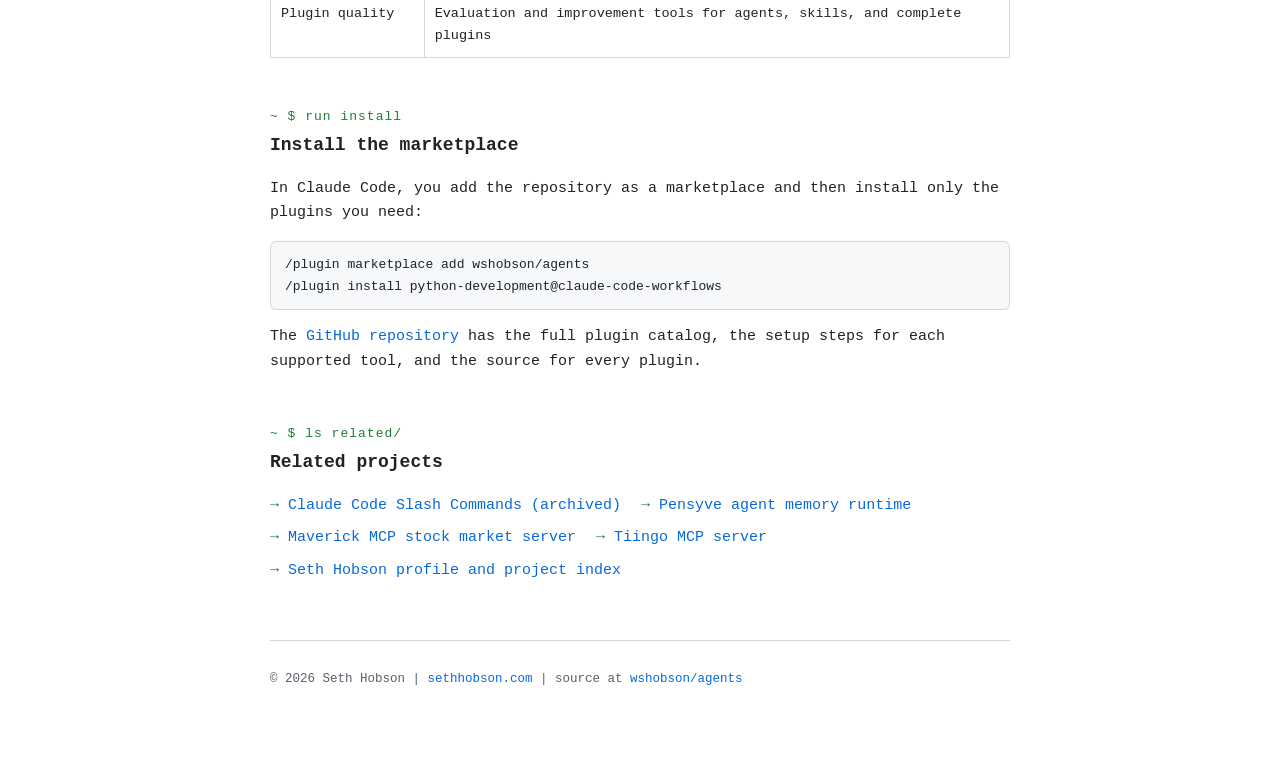
==== commit 89088811: "Add Maverick MCP and Tiingo MCP overview pages and sync Pensyve Add project overview pages for Maver" ====
--- a/projects/agents/index.html
+++ b/projects/agents/index.html
@@ -145,6 +145,8 @@
         <ul class="links">
           <li><a href="/projects/commands/">Claude Code Slash Commands (archived)</a></li>
           <li><a href="/projects/pensyve/">Pensyve agent memory runtime</a></li>
+          <li><a href="/projects/maverick-mcp/">Maverick MCP stock market server</a></li>
+          <li><a href="/projects/tiingo-mcp/">Tiingo MCP server</a></li>
           <li><a href="/">Seth Hobson profile and project index</a></li>
         </ul>
       </section>
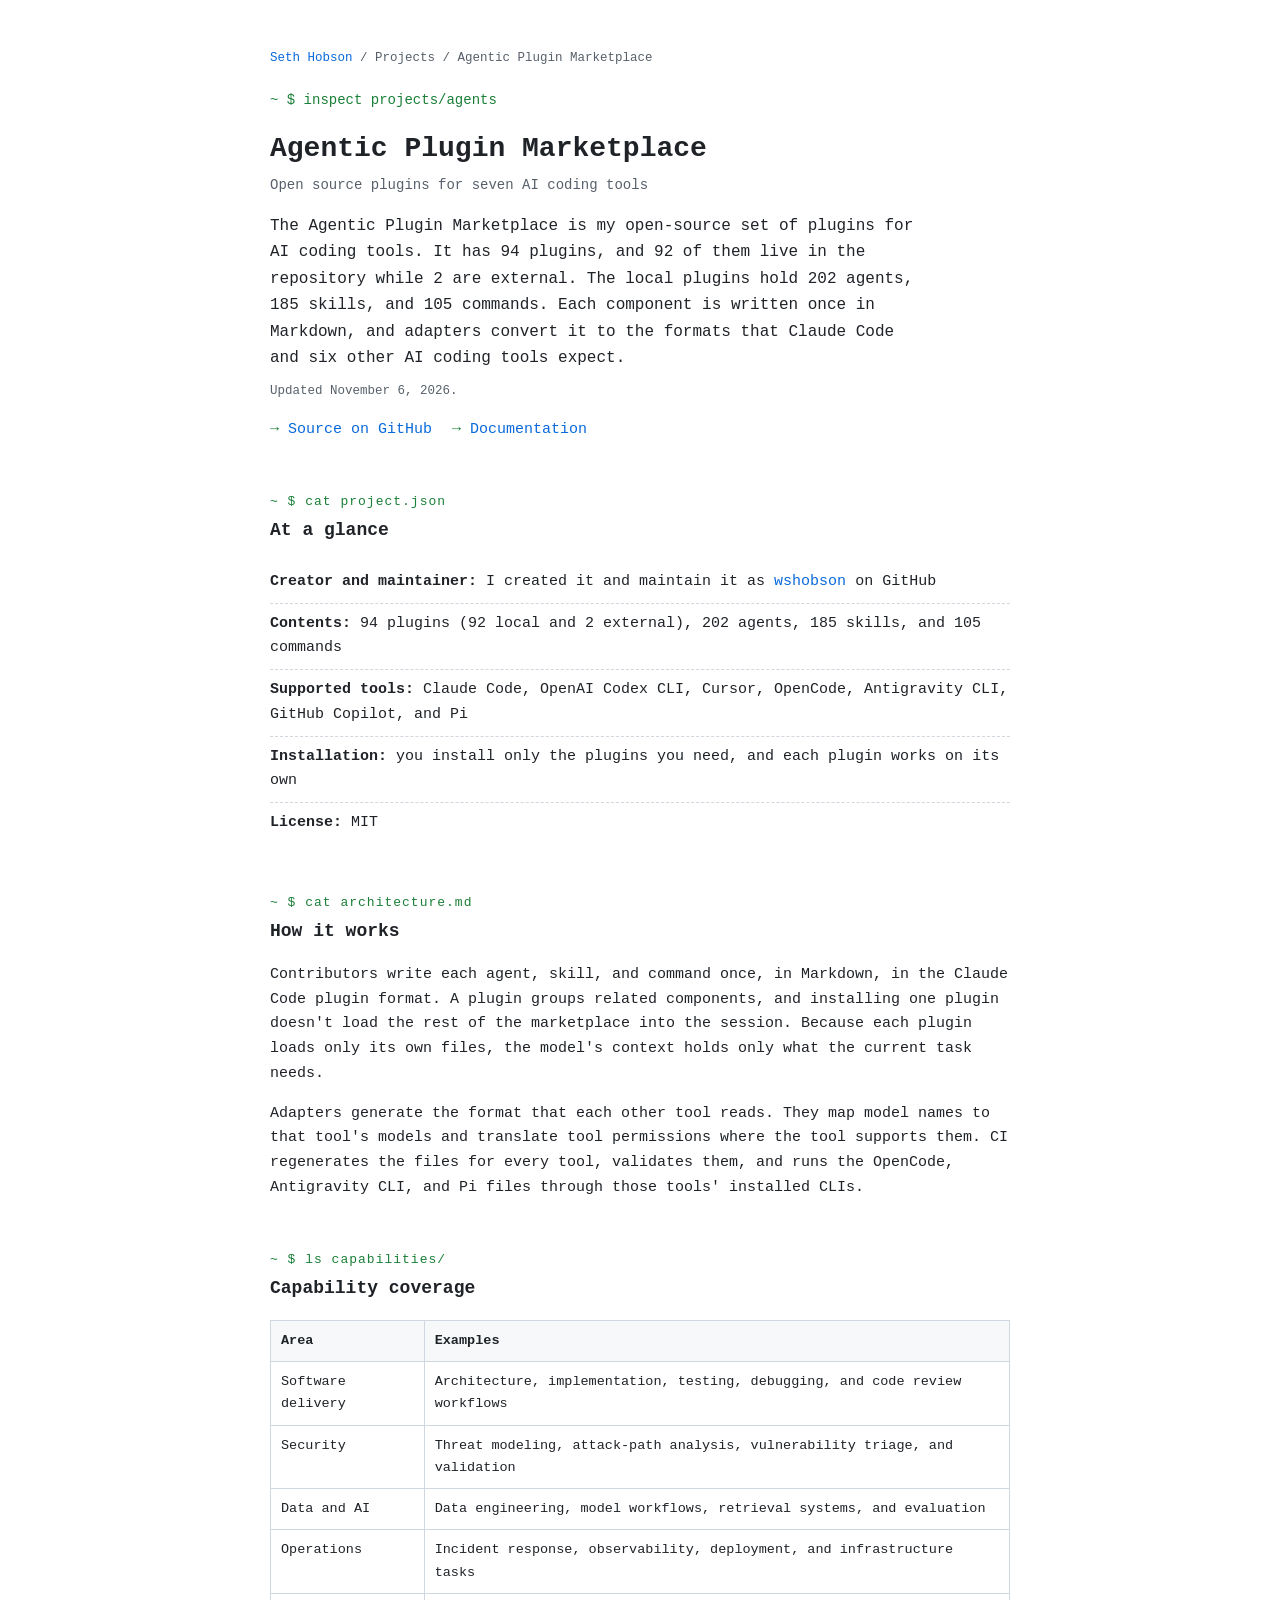
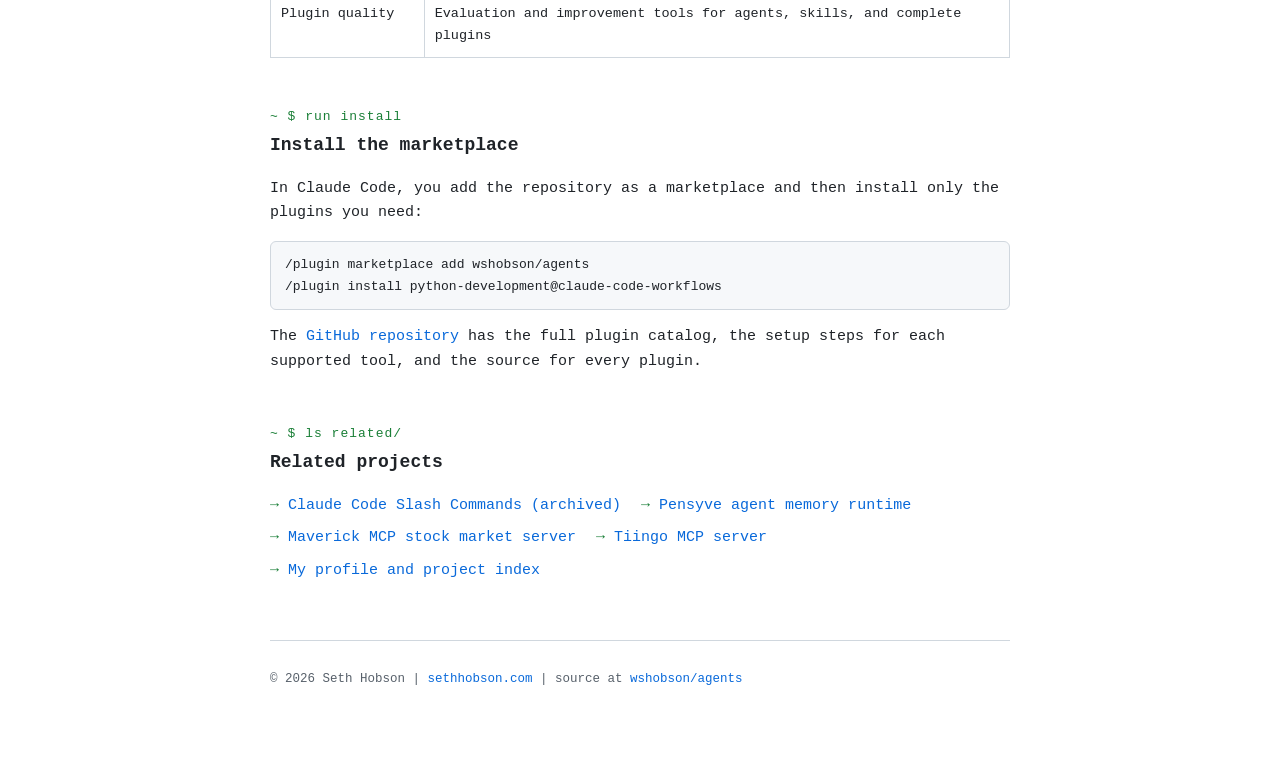
==== commit e7a31aff: "Write site copy in first person and sharpen project titles Switch the homepage meta descriptions, pr" ====
--- a/projects/agents/index.html
+++ b/projects/agents/index.html
@@ -3,8 +3,8 @@
 <head>
   <meta charset="utf-8">
   <meta name="viewport" content="width=device-width, initial-scale=1">
-  <title>Agentic Plugin Marketplace | Seth Hobson</title>
-  <meta name="description" content="Seth Hobson's open-source plugin marketplace for AI coding tools, with 94 plugins, 202 agents, 185 skills, and 105 commands for seven tools.">
+  <title>Agentic Plugin Marketplace for Claude Code | Seth Hobson</title>
+  <meta name="description" content="I maintain an open-source plugin marketplace for Claude Code and six other AI coding tools. It has 94 plugins with 202 agents, 185 skills, and 105 commands.">
   <link rel="canonical" href="https://sethhobson.com/projects/agents/">
   <link rel="icon" type="image/svg+xml" href="/favicon.svg">
   <link rel="stylesheet" href="/styles.css">
@@ -13,7 +13,7 @@
 
   <meta property="og:type" content="article">
   <meta property="og:url" content="https://sethhobson.com/projects/agents/">
-  <meta property="og:title" content="Agentic Plugin Marketplace | Seth Hobson">
+  <meta property="og:title" content="Agentic Plugin Marketplace for Claude Code | Seth Hobson">
   <meta property="og:description" content="Agents, skills, and commands written once in Markdown and converted for seven AI coding tools.">
   <meta property="og:image" content="https://sethhobson.com/og-image.png">
   <meta name="twitter:card" content="summary_large_image">
@@ -86,7 +86,7 @@
     <p class="prompt">~ $ inspect projects/agents</p>
     <h1>Agentic Plugin Marketplace</h1>
     <p class="title-line">Open source plugins for seven AI coding tools</p>
-    <p class="project-lede">The Agentic Plugin Marketplace is Seth Hobson's open-source set of plugins for AI coding tools. It contains 94 plugins, of which 92 are local and 2 are external, and the local plugins hold 202 agents, 185 skills, and 105 commands. Each component is written once in Markdown, and adapters convert it to the formats that Claude Code and six other AI coding tools expect.</p>
+    <p class="project-lede">The Agentic Plugin Marketplace is my open-source set of plugins for AI coding tools. It has 94 plugins, and 92 of them live in the repository while 2 are external. The local plugins hold 202 agents, 185 skills, and 105 commands. Each component is written once in Markdown, and adapters convert it to the formats that Claude Code and six other AI coding tools expect.</p>
     <p class="updated">Updated <time datetime="2026-11-06">November 6, 2026</time>.</p>
     <ul class="links">
       <li><a href="https://github.com/wshobson/agents">Source on GitHub</a></li>
@@ -100,7 +100,7 @@
         <p class="section-label">cat project.json</p>
         <h2 id="agents-facts">At a glance</h2>
         <ul class="facts">
-          <li><strong>Creator and maintainer:</strong> Seth Hobson (<a href="https://github.com/wshobson">wshobson</a>)</li>
+          <li><strong>Creator and maintainer:</strong> I created it and maintain it as <a href="https://github.com/wshobson">wshobson</a> on GitHub</li>
           <li><strong>Contents:</strong> 94 plugins (92 local and 2 external), 202 agents, 185 skills, and 105 commands</li>
           <li><strong>Supported tools:</strong> Claude Code, OpenAI Codex CLI, Cursor, OpenCode, Antigravity CLI, GitHub Copilot, and Pi</li>
           <li><strong>Installation:</strong> you install only the plugins you need, and each plugin works on its own</li>
@@ -147,7 +147,7 @@
           <li><a href="/projects/pensyve/">Pensyve agent memory runtime</a></li>
           <li><a href="/projects/maverick-mcp/">Maverick MCP stock market server</a></li>
           <li><a href="/projects/tiingo-mcp/">Tiingo MCP server</a></li>
-          <li><a href="/">Seth Hobson profile and project index</a></li>
+          <li><a href="/">My profile and project index</a></li>
         </ul>
       </section>
     </article>
